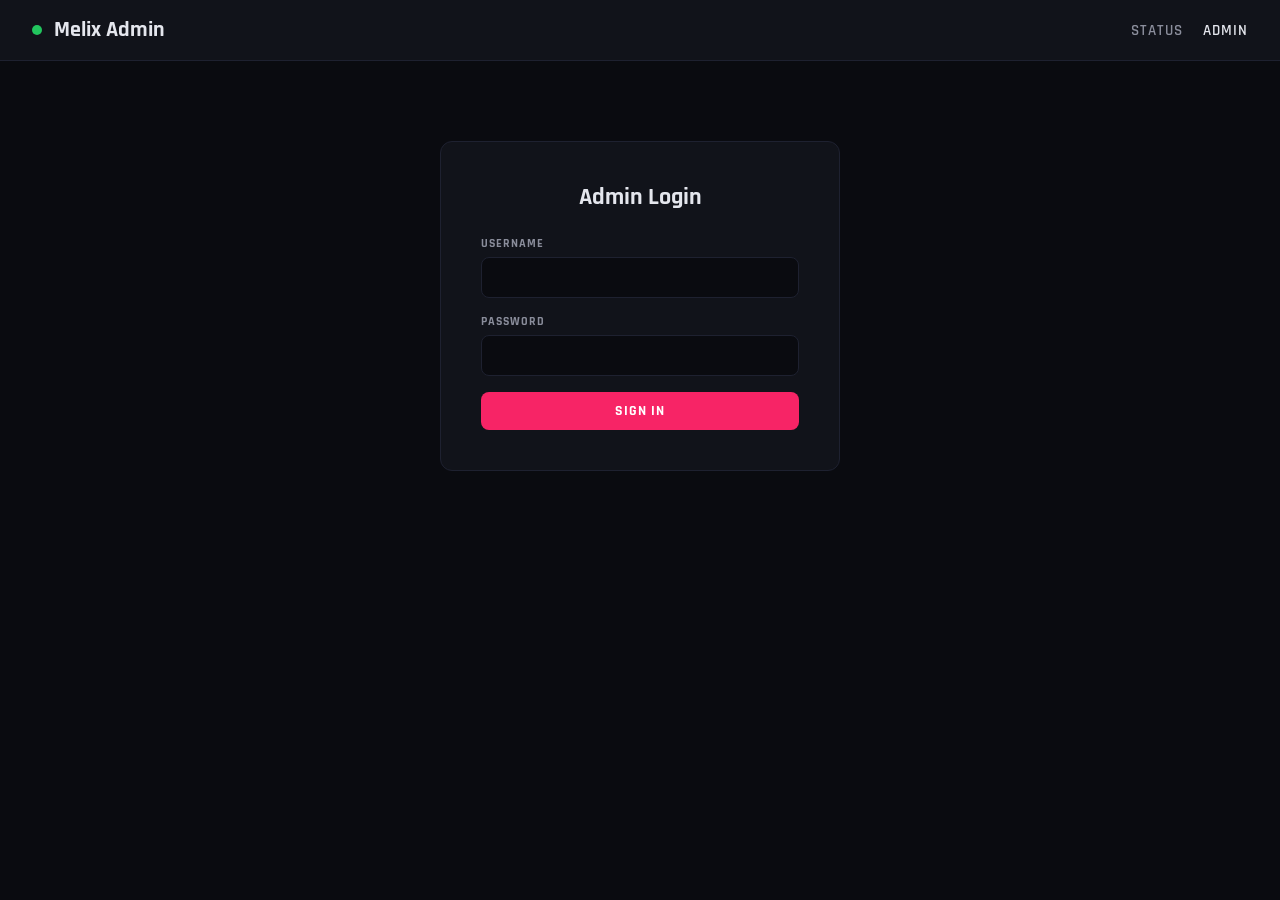
==== admin/index.html @ 815e3085 "Melix Status v1.0" ====
<!DOCTYPE html>
<html lang="en">
<head>
<meta charset="UTF-8">
<meta name="viewport" content="width=device-width, initial-scale=1.0">
<title>Melix Status — Admin Panel</title>
<link rel="stylesheet" href="../assets/styles.css">
</head>
<body>

<nav class="nav">
  <div class="nav-brand">
    <span class="dot"></span>
    Melix Admin
  </div>
  <div class="nav-links">
    <a href="/">Status</a>
    <a href="/admin/" class="active">Admin</a>
  </div>
</nav>

<!-- Login -->
<div id="login-section">
  <div class="login-box">
    <h2>Admin Login</h2>
    <div class="error" id="login-error"></div>
    <form id="login-form">
      <div class="form-group">
        <label>Username</label>
        <input type="text" id="login-user" required>
      </div>
      <div class="form-group">
        <label>Password</label>
        <input type="password" id="login-pass" required>
      </div>
      <button type="submit" class="btn btn-primary btn-full">Sign In</button>
    </form>
  </div>
</div>

<!-- Dashboard -->
<div id="dash-section" class="hidden">
  <div class="container">
    <div class="flex-between mt-16 mb-16">
      <div>
        <span style="color:var(--muted)">Logged in as:</span>
        <strong id="user-display"></strong>
      </div>
      <button class="btn btn-outline btn-sm" id="logout-btn">Logout</button>
    </div>

    <div class="tabs">
      <button class="tab active" data-tab="tab-services">Services</button>
      <button class="tab" data-tab="tab-users">Users</button>
      <button class="tab" data-tab="tab-events">Events</button>
    </div>

    <!-- Services Tab -->
    <div class="tab-content active" id="tab-services">
      <div class="dash-card full">
        <div class="flex-between mb-16">
          <h3 style="margin-bottom:0">All Services</h3>
          <button class="btn btn-cyan btn-sm" id="add-svc-btn">+ New Service</button>
        </div>
        <div id="svc-list"><p class="loading">Loading...</p></div>
      </div>
    </div>

    <!-- Users Tab -->
    <div class="tab-content" id="tab-users">
      <div class="dash-card full">
        <div class="flex-between mb-16">
          <h3 style="margin-bottom:0">Manage Users</h3>
          <button class="btn btn-cyan btn-sm" id="add-user-btn">+ New User</button>
        </div>
        <div id="user-list"><p class="loading">Loading...</p></div>
      </div>
    </div>

    <!-- Events Tab -->
    <div class="tab-content" id="tab-events">
      <div class="dash-card full">
        <h3>Post Event</h3>
        <div style="display:flex;gap:8px;align-items:flex-end;margin-bottom:20px">
          <div class="form-group" style="margin-bottom:0;width:120px">
            <label>Type</label>
            <select id="event-type">
              <option value="INFO">INFO</option>
              <option value="UPDATE">UPDATE</option>
              <option value="OUTAGE">OUTAGE</option>
              <option value="SYS">SYS</option>
            </select>
          </div>
          <div class="form-group" style="margin-bottom:0;flex:1">
            <label>Message</label>
            <input type="text" id="event-msg" placeholder="Describe the event...">
          </div>
          <button class="btn btn-primary btn-sm" id="post-event-btn">Post</button>
        </div>
        <h3 style="margin-top:24px">Recent Events</h3>
        <div id="event-list"><p class="loading">Loading...</p></div>
      </div>
    </div>
  </div>
</div>

<!-- Modals -->
<div class="modal-overlay" id="modal-add-svc">
  <div class="modal">
    <h3>New Service</h3>
    <div class="form-group">
      <label>Service Name</label>
      <input type="text" id="svc-name" placeholder="e.g. API Gateway">
    </div>
    <div class="form-group">
      <label>Description</label>
      <input type="text" id="svc-desc" placeholder="Short description">
    </div>
    <div class="form-group">
      <label>Status</label>
      <select id="svc-status">
        <option value="operational">Operational</option>
        <option value="degraded">Degraded</option>
        <option value="outage">Outage</option>
        <option value="maintenance">Maintenance</option>
      </select>
    </div>
    <div class="modal-actions">
      <button class="btn btn-outline modal-close">Cancel</button>
      <button class="btn btn-primary" id="svc-save">Save</button>
    </div>
  </div>
</div>

<div class="modal-overlay" id="modal-add-user">
  <div class="modal">
    <h3>New User</h3>
    <div class="form-group">
      <label>Username</label>
      <input type="text" id="user-name" placeholder="Username">
    </div>
    <div class="form-group">
      <label>Password</label>
      <input type="password" id="user-pass" placeholder="Password">
    </div>
    <div class="form-group">
      <label>Role</label>
      <select id="user-role">
        <option value="editor">Editor</option>
        <option value="admin">Admin</option>
      </select>
    </div>
    <div class="modal-actions">
      <button class="btn btn-outline modal-close">Cancel</button>
      <button class="btn btn-primary" id="user-save">Create</button>
    </div>
  </div>
</div>

<script src="../assets/config.js"></script>
<script src="../assets/store.js"></script>
<script src="../assets/admin.js"></script>
</body>
</html>
---- assets/styles.css ----
@import url('https://fonts.googleapis.com/css2?family=Rajdhani:wght@400;500;600;700&display=swap');

:root {
  --bg: #0A0B10;
  --surface: #11131A;
  --surface2: #171A24;
  --border: #1E2130;
  --pink: #F72466;
  --cyan: #2DD4E8;
  --green: #22C55E;
  --yellow: #EAB308;
  --orange: #F97316;
  --text: #E4E6ED;
  --muted: #8A8D9B;
  --radius: 12px;
}

* { margin: 0; padding: 0; box-sizing: border-box; }

body {
  font-family: 'Rajdhani', sans-serif;
  background: var(--bg);
  color: var(--text);
  min-height: 100vh;
}

a { color: var(--cyan); text-decoration: none; }
a:hover { color: var(--pink); }

/* ── Nav ──────────────────────────── */
.nav {
  background: var(--surface);
  border-bottom: 1px solid var(--border);
  padding: 16px 32px;
  display: flex;
  align-items: center;
  justify-content: space-between;
  position: sticky;
  top: 0;
  z-index: 100;
}
.nav-brand {
  display: flex;
  align-items: center;
  gap: 12px;
  font-size: 22px;
  font-weight: 700;
  color: var(--text);
}
.nav-brand .dot {
  width: 10px;
  height: 10px;
  border-radius: 50%;
  background: var(--green);
}
.nav-brand .dot.degraded { background: var(--yellow); }
.nav-brand .dot.outage { background: var(--pink); }
.nav-brand .dot.maintenance { background: var(--cyan); }
.nav-links { display: flex; gap: 20px; }
.nav-links a {
  color: var(--muted);
  font-weight: 600;
  font-size: 15px;
  text-transform: uppercase;
  letter-spacing: 1px;
  transition: color .2s;
}
.nav-links a:hover, .nav-links a.active { color: var(--text); }

/* ── Hero ──────────────────────────── */
.hero {
  text-align: center;
  padding: 80px 20px 40px;
}
.hero-icon {
  width: 64px;
  height: 64px;
  margin: 0 auto 20px;
  background: var(--surface2);
  border: 1px solid var(--border);
  border-radius: 16px;
  display: flex;
  align-items: center;
  justify-content: center;
  font-size: 32px;
}
.hero h1 { font-size: 48px; font-weight: 700; letter-spacing: 2px; }
.hero .status-badge {
  display: inline-flex;
  align-items: center;
  gap: 8px;
  margin-top: 16px;
  padding: 8px 20px;
  border-radius: 20px;
  font-weight: 600;
  font-size: 15px;
  text-transform: uppercase;
  letter-spacing: 1px;
}
.status-badge.operational { background: rgba(34,197,94,.12); color: var(--green); }
.status-badge.degraded { background: rgba(234,179,8,.12); color: var(--yellow); }
.status-badge.partial_outage { background: rgba(249,115,22,.12); color: var(--orange); }
.status-badge.major_outage { background: rgba(247,36,102,.12); color: var(--pink); }
.status-badge.maintenance { background: rgba(45,212,232,.12); color: var(--cyan); }
.status-dot {
  width: 8px; height: 8px; border-radius: 50%;
  background: currentColor;
}

/* ── Services ──────────────────────── */
.container { max-width: 900px; margin: 0 auto; padding: 0 20px 60px; }
.section-title {
  font-size: 14px;
  font-weight: 600;
  text-transform: uppercase;
  letter-spacing: 2px;
  color: var(--muted);
  margin: 40px 0 16px;
}
.service-card {
  background: var(--surface);
  border: 1px solid var(--border);
  border-radius: var(--radius);
  padding: 20px;
  margin-bottom: 8px;
  display: flex;
  align-items: center;
  justify-content: space-between;
  transition: border-color .2s;
}
.service-card:hover { border-color: #2A2F40; }
.service-info h3 { font-size: 17px; font-weight: 600; }
.service-info p { font-size: 13px; color: var(--muted); margin-top: 4px; }
.service-status {
  font-size: 12px;
  font-weight: 700;
  text-transform: uppercase;
  letter-spacing: 1px;
  padding: 4px 12px;
  border-radius: 12px;
}
.service-status.operational { background: rgba(34,197,94,.12); color: var(--green); }
.service-status.degraded { background: rgba(234,179,8,.12); color: var(--yellow); }
.service-status.outage { background: rgba(247,36,102,.12); color: var(--pink); }
.service-status.maintenance { background: rgba(45,212,232,.12); color: var(--cyan); }

/* ── Events ────────────────────────── */
.event-list { margin-top: 20px; }
.event-item {
  display: flex;
  align-items: flex-start;
  gap: 12px;
  padding: 12px 0;
  border-bottom: 1px solid var(--border);
}
.event-type {
  font-size: 11px;
  font-weight: 700;
  text-transform: uppercase;
  padding: 2px 8px;
  border-radius: 4px;
  background: rgba(45,212,232,.1);
  color: var(--cyan);
  white-space: nowrap;
  margin-top: 2px;
}
.event-type.SYS { background: rgba(45,212,232,.1); color: var(--cyan); }
.event-type.UPDATE { background: rgba(234,179,8,.1); color: var(--yellow); }
.event-type.OUTAGE { background: rgba(247,36,102,.1); color: var(--pink); }
.event-message { font-size: 14px; color: var(--text); }
.event-time { font-size: 12px; color: var(--muted); margin-top: 2px; }

/* ── Ticker ────────────────────────── */
.ticker-wrap {
  background: var(--surface);
  border-top: 1px solid var(--border);
  border-bottom: 1px solid var(--border);
  overflow: hidden;
  padding: 10px 0;
  margin-top: 40px;
}
.ticker {
  display: flex;
  gap: 48px;
  animation: ticker 25s linear infinite;
  white-space: nowrap;
  font-size: 13px;
  color: var(--muted);
  font-weight: 500;
}
.ticker span::before { content: "◈ "; color: var(--pink); }
@keyframes ticker { 0% { transform: translateX(0); } 100% { transform: translateX(-50%); } }

/* ── Footer ────────────────────────── */
.footer {
  text-align: center;
  padding: 40px 20px;
  color: var(--muted);
  font-size: 13px;
  border-top: 1px solid var(--border);
}

/* ── Login ─────────────────────────── */
.login-box {
  max-width: 400px;
  margin: 80px auto;
  background: var(--surface);
  border: 1px solid var(--border);
  border-radius: var(--radius);
  padding: 40px;
}
.login-box h2 { text-align: center; font-size: 24px; margin-bottom: 24px; }
.login-box .error {
  color: var(--pink);
  text-align: center;
  margin-bottom: 16px;
  font-weight: 600;
}
.form-group { margin-bottom: 16px; }
.form-group label {
  display: block;
  font-size: 12px;
  font-weight: 700;
  text-transform: uppercase;
  letter-spacing: 1px;
  color: var(--muted);
  margin-bottom: 6px;
}
.form-group input, .form-group select {
  width: 100%;
  padding: 10px 14px;
  background: var(--bg);
  border: 1px solid var(--border);
  border-radius: 8px;
  color: var(--text);
  font-family: 'Rajdhani', sans-serif;
  font-size: 15px;
  outline: none;
  transition: border-color .2s;
}
.form-group input:focus, .form-group select:focus { border-color: var(--cyan); }

.btn {
  display: inline-flex;
  align-items: center;
  gap: 8px;
  padding: 10px 24px;
  border: none;
  border-radius: 8px;
  font-family: 'Rajdhani', sans-serif;
  font-size: 14px;
  font-weight: 700;
  text-transform: uppercase;
  letter-spacing: 1px;
  cursor: pointer;
  transition: all .2s;
}
.btn-primary { background: var(--pink); color: #fff; }
.btn-primary:hover { background: #e01e5a; }
.btn-cyan { background: var(--cyan); color: var(--bg); }
.btn-cyan:hover { background: #24bcd0; }
.btn-outline {
  background: transparent;
  border: 1px solid var(--border);
  color: var(--text);
}
.btn-outline:hover { border-color: var(--pink); color: var(--pink); }
.btn-danger { background: rgba(247,36,102,.15); color: var(--pink); }
.btn-danger:hover { background: var(--pink); color: #fff; }
.btn-sm { padding: 6px 14px; font-size: 12px; }
.btn-full { width: 100%; justify-content: center; }

/* ── Admin Dashboard ───────────────── */
.dash-grid {
  display: grid;
  grid-template-columns: 1fr 1fr;
  gap: 24px;
}
@media (max-width: 700px) { .dash-grid { grid-template-columns: 1fr; } }
.dash-card {
  background: var(--surface);
  border: 1px solid var(--border);
  border-radius: var(--radius);
  padding: 24px;
}
.dash-card h3 {
  font-size: 16px;
  font-weight: 700;
  margin-bottom: 16px;
  text-transform: uppercase;
  letter-spacing: 1px;
}
.dash-card.full { grid-column: 1 / -1; }

/* ── Admin Tabs ────────────────────── */
.tabs { display: flex; gap: 4px; margin-bottom: 24px; }
.tab {
  padding: 8px 20px;
  background: var(--surface);
  border: 1px solid var(--border);
  border-radius: 8px;
  font-family: 'Rajdhani', sans-serif;
  font-size: 13px;
  font-weight: 700;
  text-transform: uppercase;
  letter-spacing: 1px;
  color: var(--muted);
  cursor: pointer;
  transition: all .2s;
}
.tab.active { background: var(--pink); color: #fff; border-color: var(--pink); }
.tab:hover:not(.active) { color: var(--text); border-color: #2A2F40; }
.tab-content { display: none; }
.tab-content.active { display: block; }

/* ── Admin Service Row ─────────────── */
.svc-row {
  display: flex;
  align-items: center;
  justify-content: space-between;
  padding: 14px 0;
  border-bottom: 1px solid var(--border);
}
.svc-row:last-child { border-bottom: none; }
.svc-row .name { font-weight: 600; font-size: 15px; }
.svc-row .desc { font-size: 12px; color: var(--muted); }
.svc-row select {
  background: var(--bg);
  border: 1px solid var(--border);
  border-radius: 6px;
  color: var(--text);
  padding: 6px 10px;
  font-family: 'Rajdhani', sans-serif;
  font-size: 13px;
  margin-right: 8px;
  outline: none;
}
.svc-row select:focus { border-color: var(--cyan); }

/* ── User Table ────────────────────── */
.user-table { width: 100%; border-collapse: collapse; font-size: 14px; }
.user-table th {
  text-align: left;
  padding: 10px 12px;
  font-size: 11px;
  font-weight: 700;
  text-transform: uppercase;
  letter-spacing: 1px;
  color: var(--muted);
  border-bottom: 1px solid var(--border);
}
.user-table td {
  padding: 12px;
  border-bottom: 1px solid var(--border);
  vertical-align: middle;
}

/* ── Modal ─────────────────────────── */
.modal-overlay {
  display: none;
  position: fixed;
  inset: 0;
  background: rgba(0,0,0,.6);
  z-index: 200;
  align-items: center;
  justify-content: center;
}
.modal-overlay.show { display: flex; }
.modal {
  background: var(--surface);
  border: 1px solid var(--border);
  border-radius: var(--radius);
  padding: 32px;
  width: 90%;
  max-width: 460px;
}
.modal h3 { margin-bottom: 20px; font-size: 18px; }
.modal-actions { display: flex; gap: 8px; justify-content: flex-end; margin-top: 20px; }

/* ── Utility ───────────────────────── */
.hidden { display: none !important; }
.loading { color: var(--muted); text-align: center; padding: 40px; }
.spacer { height: 12px; }
.flex-between { display: flex; align-items: center; justify-content: space-between; }
.gap { gap: 8px; }
.mt-16 { margin-top: 16px; }
.mb-16 { margin-bottom: 16px; }
.mr-8 { margin-right: 8px; }
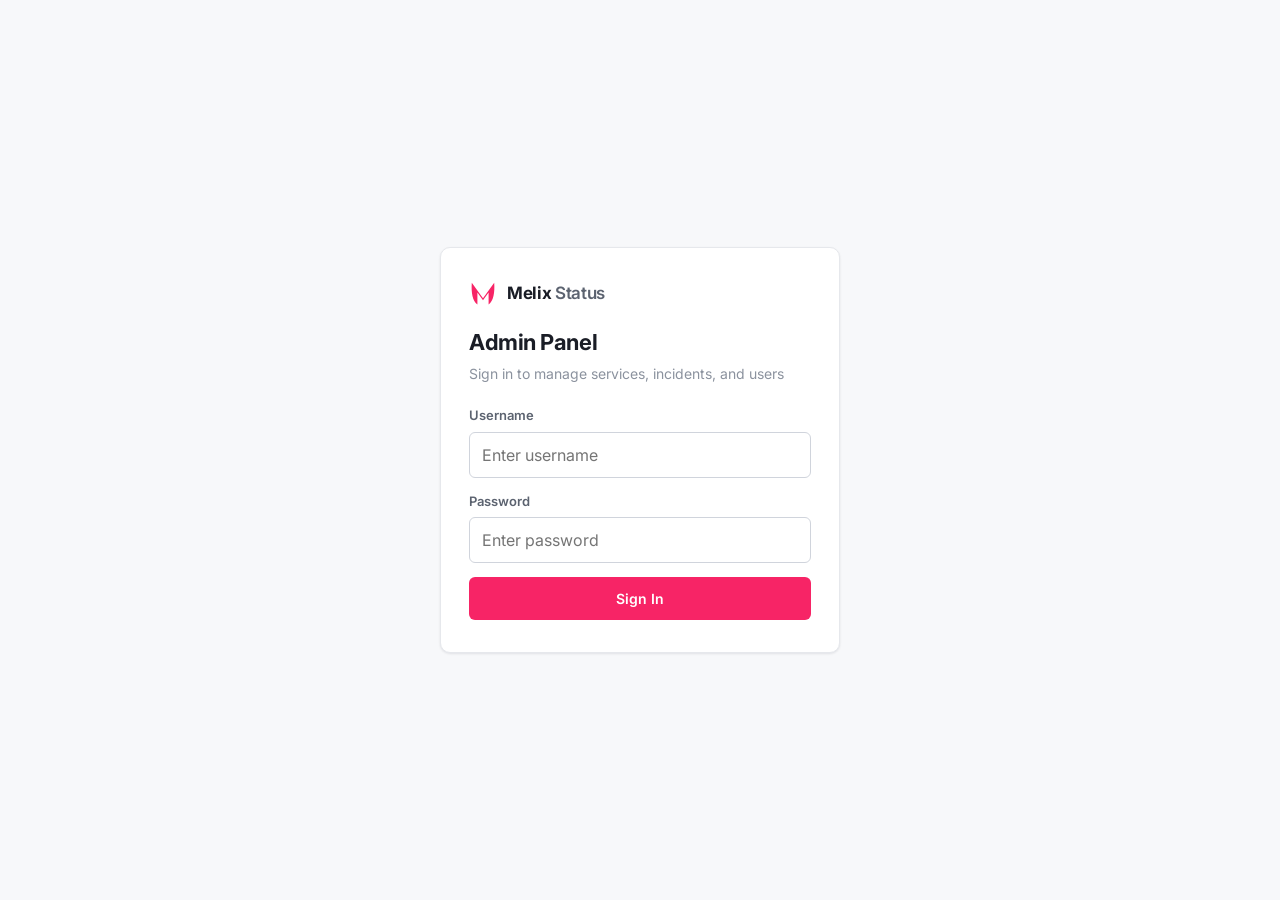
==== commit c88be7f5: "Discord Status / Statuspage redesign with 90-day uptime bars and incidents - Clean overall status ba" ====
--- a/admin/index.html
+++ b/admin/index.html
@@ -3,157 +3,279 @@
 <head>
 <meta charset="UTF-8">
 <meta name="viewport" content="width=device-width, initial-scale=1.0">
-<title>Melix Status — Admin Panel</title>
+<title>Admin Panel — Melix Status</title>
+<link rel="preconnect" href="https://fonts.googleapis.com">
+<link href="https://fonts.googleapis.com/css2?family=Inter:wght@400;500;600;700&display=swap" rel="stylesheet">
 <link rel="stylesheet" href="../assets/styles.css">
 </head>
 <body>
 
-<nav class="nav">
-  <div class="nav-brand">
-    <span class="dot"></span>
-    Melix Admin
-  </div>
-  <div class="nav-links">
-    <a href="/">Status</a>
-    <a href="/admin/" class="active">Admin</a>
-  </div>
-</nav>
-
-<!-- Login -->
-<div id="login-section">
-  <div class="login-box">
-    <h2>Admin Login</h2>
-    <div class="error" id="login-error"></div>
-    <form id="login-form">
-      <div class="form-group">
-        <label>Username</label>
-        <input type="text" id="login-user" required>
-      </div>
-      <div class="form-group">
-        <label>Password</label>
-        <input type="password" id="login-pass" required>
-      </div>
-      <button type="submit" class="btn btn-primary btn-full">Sign In</button>
-    </form>
-  </div>
-</div>
-
-<!-- Dashboard -->
+<div id="login-section" class="admin-body">
+  <div class="login-card">
+    <a href="../" class="brand">
+      <svg class="brand-mark" viewBox="0 0 200 200" fill="none" xmlns="http://www.w3.org/2000/svg" aria-hidden="true">
+        <path d="M20 20 L100 130 L180 20 C185 90 175 150 140 175 L140 90 L100 145 L60 90 L60 175 C25 150 15 90 20 20 Z" fill="#F72466"/>
+      </svg>
+      <span class="brand-text">Melix <span class="brand-muted">Status</span></span>
+    </a>
+    <h2>Admin Panel</h2>
+    <p class="subtitle">Sign in to manage services, incidents, and users</p>
+    <div class="form-error" id="loginError">Invalid credentials</div>
+    <form id="loginForm">
+      <div class="form-group">
+        <label for="username">Username</label>
+        <input type="text" id="username" placeholder="Enter username" autocomplete="username" required>
+      </div>
+      <div class="form-group">
+        <label for="password">Password</label>
+        <input type="password" id="password" placeholder="Enter password" autocomplete="current-password" required>
+      </div>
+      <button type="submit" class="btn btn-primary btn-full" id="loginBtn">Sign In</button>
+    </form>
+  </div>
+</div>
+
 <div id="dash-section" class="hidden">
-  <div class="container">
-    <div class="flex-between mt-16 mb-16">
-      <div>
-        <span style="color:var(--muted)">Logged in as:</span>
-        <strong id="user-display"></strong>
-      </div>
-      <button class="btn btn-outline btn-sm" id="logout-btn">Logout</button>
-    </div>
-
-    <div class="tabs">
-      <button class="tab active" data-tab="tab-services">Services</button>
-      <button class="tab" data-tab="tab-users">Users</button>
-      <button class="tab" data-tab="tab-events">Events</button>
-    </div>
-
-    <!-- Services Tab -->
-    <div class="tab-content active" id="tab-services">
-      <div class="dash-card full">
-        <div class="flex-between mb-16">
-          <h3 style="margin-bottom:0">All Services</h3>
-          <button class="btn btn-cyan btn-sm" id="add-svc-btn">+ New Service</button>
-        </div>
-        <div id="svc-list"><p class="loading">Loading...</p></div>
-      </div>
-    </div>
-
-    <!-- Users Tab -->
-    <div class="tab-content" id="tab-users">
-      <div class="dash-card full">
-        <div class="flex-between mb-16">
-          <h3 style="margin-bottom:0">Manage Users</h3>
-          <button class="btn btn-cyan btn-sm" id="add-user-btn">+ New User</button>
-        </div>
-        <div id="user-list"><p class="loading">Loading...</p></div>
-      </div>
-    </div>
-
-    <!-- Events Tab -->
-    <div class="tab-content" id="tab-events">
-      <div class="dash-card full">
-        <h3>Post Event</h3>
-        <div style="display:flex;gap:8px;align-items:flex-end;margin-bottom:20px">
-          <div class="form-group" style="margin-bottom:0;width:120px">
-            <label>Type</label>
-            <select id="event-type">
-              <option value="INFO">INFO</option>
-              <option value="UPDATE">UPDATE</option>
-              <option value="OUTAGE">OUTAGE</option>
-              <option value="SYS">SYS</option>
-            </select>
-          </div>
-          <div class="form-group" style="margin-bottom:0;flex:1">
-            <label>Message</label>
-            <input type="text" id="event-msg" placeholder="Describe the event...">
-          </div>
-          <button class="btn btn-primary btn-sm" id="post-event-btn">Post</button>
-        </div>
-        <h3 style="margin-top:24px">Recent Events</h3>
-        <div id="event-list"><p class="loading">Loading...</p></div>
-      </div>
-    </div>
-  </div>
-</div>
-
-<!-- Modals -->
-<div class="modal-overlay" id="modal-add-svc">
-  <div class="modal">
-    <h3>New Service</h3>
-    <div class="form-group">
-      <label>Service Name</label>
-      <input type="text" id="svc-name" placeholder="e.g. API Gateway">
-    </div>
-    <div class="form-group">
-      <label>Description</label>
-      <input type="text" id="svc-desc" placeholder="Short description">
-    </div>
-    <div class="form-group">
-      <label>Status</label>
-      <select id="svc-status">
-        <option value="operational">Operational</option>
-        <option value="degraded">Degraded</option>
-        <option value="outage">Outage</option>
-        <option value="maintenance">Maintenance</option>
-      </select>
-    </div>
-    <div class="modal-actions">
-      <button class="btn btn-outline modal-close">Cancel</button>
-      <button class="btn btn-primary" id="svc-save">Save</button>
-    </div>
-  </div>
-</div>
-
-<div class="modal-overlay" id="modal-add-user">
-  <div class="modal">
-    <h3>New User</h3>
-    <div class="form-group">
-      <label>Username</label>
-      <input type="text" id="user-name" placeholder="Username">
-    </div>
-    <div class="form-group">
-      <label>Password</label>
-      <input type="password" id="user-pass" placeholder="Password">
-    </div>
-    <div class="form-group">
-      <label>Role</label>
-      <select id="user-role">
-        <option value="editor">Editor</option>
-        <option value="admin">Admin</option>
-      </select>
-    </div>
-    <div class="modal-actions">
-      <button class="btn btn-outline modal-close">Cancel</button>
-      <button class="btn btn-primary" id="user-save">Create</button>
-    </div>
+  <nav class="dashboard-nav">
+    <div class="dashboard-nav-left">
+      <a href="../" class="brand">
+        <svg class="brand-mark" viewBox="0 0 200 200" fill="none" xmlns="http://www.w3.org/2000/svg" aria-hidden="true">
+          <path d="M20 20 L100 130 L180 20 C185 90 175 150 140 175 L140 90 L100 145 L60 90 L60 175 C25 150 15 90 20 20 Z" fill="#F72466"/>
+        </svg>
+        <span class="brand-text">Melix</span>
+      </a>
+      <a href="#" data-section="services" class="nav-tab active">Services</a>
+      <a href="#" data-section="incidents" class="nav-tab">Incidents</a>
+      <a href="#" data-section="users" class="nav-tab" id="usersTab" style="display:none;">Users</a>
+      <a href="#" data-section="log" class="nav-tab">Event Log</a>
+    </div>
+    <div class="dashboard-nav-right">
+      <span class="user-info">Signed in as <span id="currentUser">...</span></span>
+      <a href="../" class="btn btn-secondary btn-sm">View Status</a>
+      <button class="btn btn-secondary btn-sm" id="logoutBtn">Logout</button>
+    </div>
+  </nav>
+
+  <div class="toast-container" id="toastContainer"></div>
+
+  <div class="dashboard-content">
+    <div class="dashboard-section active" id="section-services">
+      <div class="panel-card">
+        <h3>Manage Services <span class="count" id="svcCount"></span></h3>
+        <div class="table-wrap">
+          <table>
+            <thead>
+              <tr>
+                <th>Service</th>
+                <th>Description</th>
+                <th>Status</th>
+                <th>Last Updated</th>
+                <th>Actions</th>
+              </tr>
+            </thead>
+            <tbody id="servicesTableBody"></tbody>
+          </table>
+        </div>
+        <div style="margin-top:18px;">
+          <button class="btn btn-primary btn-sm" id="addServiceBtn">+ Add Service</button>
+        </div>
+      </div>
+    </div>
+
+    <div class="dashboard-section" id="section-incidents">
+      <div class="panel-card">
+        <h3>Incidents <span class="count" id="incCount"></span></h3>
+        <div style="margin-bottom:16px;">
+          <button class="btn btn-primary btn-sm" id="addIncidentBtn">+ Report Incident</button>
+        </div>
+        <div id="incidentsAdminList"></div>
+      </div>
+    </div>
+
+    <div class="dashboard-section" id="section-users">
+      <div class="panel-card">
+        <h3>Manage Users <span class="count" id="userCount"></span></h3>
+        <div class="table-wrap">
+          <table>
+            <thead>
+              <tr>
+                <th>Username</th>
+                <th>Role</th>
+                <th>Created</th>
+                <th>Actions</th>
+              </tr>
+            </thead>
+            <tbody id="usersTableBody"></tbody>
+          </table>
+        </div>
+        <div style="margin-top:18px;">
+          <button class="btn btn-primary btn-sm" id="addUserBtn">+ Add User</button>
+        </div>
+      </div>
+    </div>
+
+    <div class="dashboard-section" id="section-log">
+      <div class="panel-card">
+        <h3>Event Log</h3>
+        <div style="margin-bottom:16px; display:flex; gap:10px; flex-wrap:wrap;">
+          <input type="text" id="eventMessage" placeholder="Post an update to the status log..." style="flex:1; min-width:200px; background:#fff; border:1px solid var(--line-strong); border-radius:6px; padding:10px 14px; color:var(--text); font-size:13px;">
+          <button class="btn btn-cyan btn-sm" id="postEventBtn">Post Update</button>
+        </div>
+        <div class="events-list" id="adminEventsList"></div>
+      </div>
+    </div>
+  </div>
+</div>
+
+<!-- Service Modal -->
+<div class="modal-overlay" id="serviceModal">
+  <div class="modal">
+    <h3 id="serviceModalTitle">Add Service</h3>
+    <form id="serviceForm">
+      <input type="hidden" id="svcId">
+      <div class="form-group">
+        <label for="svcName">Service Name</label>
+        <input type="text" id="svcName" placeholder="e.g. Melix Bot" required>
+      </div>
+      <div class="form-group">
+        <label for="svcDesc">Description</label>
+        <input type="text" id="svcDesc" placeholder="Brief description of the service">
+      </div>
+      <div class="modal-actions">
+        <button type="button" class="btn btn-secondary btn-sm" id="cancelServiceBtn">Cancel</button>
+        <button type="submit" class="btn btn-primary btn-sm">Save</button>
+      </div>
+    </form>
+  </div>
+</div>
+
+<!-- Incident Modal -->
+<div class="modal-overlay" id="incidentModal">
+  <div class="modal">
+    <h3 id="incidentModalTitle">Report Incident</h3>
+    <form id="incidentForm">
+      <div class="form-group">
+        <label for="incTitle">Title</label>
+        <input type="text" id="incTitle" placeholder="e.g. Elevated API latency" required>
+      </div>
+      <div class="form-group">
+        <label for="incImpact">Impact</label>
+        <select id="incImpact">
+          <option value="minor">Minor</option>
+          <option value="major">Major</option>
+          <option value="critical">Critical</option>
+          <option value="maintenance">Maintenance</option>
+          <option value="none">None</option>
+        </select>
+      </div>
+      <div class="form-group">
+        <label for="incStatus">Status</label>
+        <select id="incStatus">
+          <option value="investigating">Investigating</option>
+          <option value="identified">Identified</option>
+          <option value="monitoring">Monitoring</option>
+          <option value="in_progress">In Progress</option>
+          <option value="scheduled">Scheduled</option>
+          <option value="resolved">Resolved</option>
+          <option value="completed">Completed</option>
+        </select>
+      </div>
+      <div class="form-group">
+        <label for="incMessage">Initial update</label>
+        <textarea id="incMessage" rows="3" placeholder="What is happening?"></textarea>
+      </div>
+      <div class="form-group">
+        <label for="incServices">Affected services (optional)</label>
+        <select id="incServices" multiple size="4" style="min-height:90px;"></select>
+      </div>
+      <div class="modal-actions">
+        <button type="button" class="btn btn-secondary btn-sm" id="cancelIncidentBtn">Cancel</button>
+        <button type="submit" class="btn btn-primary btn-sm">Create</button>
+      </div>
+    </form>
+  </div>
+</div>
+
+<!-- Incident Update Modal -->
+<div class="modal-overlay" id="incidentUpdateModal">
+  <div class="modal">
+    <h3>Post Incident Update</h3>
+    <form id="incidentUpdateForm">
+      <input type="hidden" id="incUpdateId">
+      <div class="form-group">
+        <label>Incident: <span id="incUpdateTitle" style="color:var(--text);font-weight:600;"></span></label>
+      </div>
+      <div class="form-group">
+        <label for="incUpdateStatus">Status</label>
+        <select id="incUpdateStatus">
+          <option value="investigating">Investigating</option>
+          <option value="identified">Identified</option>
+          <option value="monitoring">Monitoring</option>
+          <option value="in_progress">In Progress</option>
+          <option value="scheduled">Scheduled</option>
+          <option value="resolved">Resolved</option>
+          <option value="completed">Completed</option>
+        </select>
+      </div>
+      <div class="form-group">
+        <label for="incUpdateMessage">Message</label>
+        <textarea id="incUpdateMessage" rows="3" required placeholder="Update details..."></textarea>
+      </div>
+      <div class="modal-actions">
+        <button type="button" class="btn btn-secondary btn-sm" id="cancelIncidentUpdateBtn">Cancel</button>
+        <button type="submit" class="btn btn-primary btn-sm">Post Update</button>
+      </div>
+    </form>
+  </div>
+</div>
+
+<!-- User Modal -->
+<div class="modal-overlay" id="userModal">
+  <div class="modal">
+    <h3 id="userModalTitle">Add User</h3>
+    <form id="userForm">
+      <input type="hidden" id="userId">
+      <div class="form-group">
+        <label for="newUsername">Username</label>
+        <input type="text" id="newUsername" placeholder="Enter username" required>
+      </div>
+      <div class="form-group">
+        <label for="newPassword">Password</label>
+        <input type="password" id="newPassword" placeholder="Enter password" required>
+      </div>
+      <div class="form-group">
+        <label for="newRole">Role</label>
+        <select id="newRole">
+          <option value="editor">Editor</option>
+          <option value="admin">Admin</option>
+        </select>
+      </div>
+      <div class="modal-actions">
+        <button type="button" class="btn btn-secondary btn-sm" id="cancelUserBtn">Cancel</button>
+        <button type="submit" class="btn btn-primary btn-sm">Save</button>
+      </div>
+    </form>
+  </div>
+</div>
+
+<!-- Password Modal -->
+<div class="modal-overlay" id="passwordModal">
+  <div class="modal">
+    <h3>Change Password</h3>
+    <form id="passwordForm">
+      <input type="hidden" id="pwUserId">
+      <div class="form-group">
+        <label>User: <span id="pwUsername" style="color:var(--text);"></span></label>
+      </div>
+      <div class="form-group">
+        <label for="newUserPassword">New Password</label>
+        <input type="password" id="newUserPassword" placeholder="Enter new password" required>
+      </div>
+      <div class="modal-actions">
+        <button type="button" class="btn btn-secondary btn-sm" id="cancelPasswordBtn">Cancel</button>
+        <button type="submit" class="btn btn-primary btn-sm">Update Password</button>
+      </div>
+    </form>
   </div>
 </div>
 
--- a/assets/styles.css
+++ b/assets/styles.css
@@ -1,389 +1,722 @@
-@import url('https://fonts.googleapis.com/css2?family=Rajdhani:wght@400;500;600;700&display=swap');
-
+/* ── Melix Status — Discord Status / Statuspage style ───────── */
 :root {
-  --bg: #0A0B10;
-  --surface: #11131A;
-  --surface2: #171A24;
-  --border: #1E2130;
-  --pink: #F72466;
-  --cyan: #2DD4E8;
-  --green: #22C55E;
-  --yellow: #EAB308;
-  --orange: #F97316;
-  --text: #E4E6ED;
-  --muted: #8A8D9B;
-  --radius: 12px;
-}
-
-* { margin: 0; padding: 0; box-sizing: border-box; }
-
+  --bg: #ffffff;
+  --bg-soft: #f7f8fa;
+  --panel: #ffffff;
+  --line: #e6e8ec;
+  --line-strong: #d0d4dc;
+  --text: #1a1d26;
+  --text-secondary: #5c6370;
+  --text-muted: #8b929e;
+  --brand: #F72466;
+  --brand-soft: rgba(247, 36, 102, 0.08);
+  --green: #2ecc71;
+  --green-dark: #1f9d55;
+  --green-banner: #3ba55c;
+  --yellow: #f0b429;
+  --orange: #f59e0b;
+  --red: #e74c3c;
+  --red-dark: #c0392b;
+  --blue: #3498db;
+  --cyan: #2dd4e8;
+  --radius: 6px;
+  --shadow: 0 1px 2px rgba(16, 24, 40, 0.04), 0 1px 3px rgba(16, 24, 40, 0.06);
+  --font: 'Inter', -apple-system, BlinkMacSystemFont, 'Segoe UI', Roboto, sans-serif;
+  --max: 920px;
+}
+
+*, *::before, *::after { box-sizing: border-box; }
+html { scroll-behavior: smooth; }
 body {
-  font-family: 'Rajdhani', sans-serif;
+  margin: 0;
+  font-family: var(--font);
   background: var(--bg);
   color: var(--text);
+  line-height: 1.5;
   min-height: 100vh;
-}
-
-a { color: var(--cyan); text-decoration: none; }
-a:hover { color: var(--pink); }
-
-/* ── Nav ──────────────────────────── */
-.nav {
-  background: var(--surface);
-  border-bottom: 1px solid var(--border);
-  padding: 16px 32px;
-  display: flex;
-  align-items: center;
-  justify-content: space-between;
+  -webkit-font-smoothing: antialiased;
+}
+
+a { color: var(--brand); text-decoration: none; }
+a:hover { text-decoration: underline; }
+.hidden { display: none !important; }
+button, input, select, textarea { font: inherit; }
+
+.wrap {
+  width: min(100% - 40px, var(--max));
+  margin: 0 auto;
+}
+
+/* ── Top bar ────────────────────────────────────────────────── */
+.topbar {
+  border-bottom: 1px solid var(--line);
+  background: var(--bg);
   position: sticky;
   top: 0;
+  z-index: 40;
+}
+.topbar-inner {
+  display: flex;
+  align-items: center;
+  justify-content: space-between;
+  height: 64px;
+}
+.brand {
+  display: inline-flex;
+  align-items: center;
+  gap: 10px;
+  color: var(--text);
+  text-decoration: none;
+  font-weight: 700;
+  font-size: 17px;
+  letter-spacing: -0.02em;
+}
+.brand:hover { text-decoration: none; }
+.brand-mark, .footer-brand svg {
+  width: 28px;
+  height: 28px;
+  flex-shrink: 0;
+}
+.brand-muted { color: var(--text-secondary); font-weight: 600; }
+.topnav {
+  display: flex;
+  align-items: center;
+  gap: 18px;
+}
+.topnav a {
+  color: var(--text-secondary);
+  font-size: 14px;
+  font-weight: 500;
+  text-decoration: none;
+}
+.topnav a:hover,
+.topnav a.active { color: var(--text); }
+
+/* ── Page ───────────────────────────────────────────────────── */
+.page {
+  padding: 40px 0 72px;
+  background: linear-gradient(180deg, #fafbfc 0%, #fff 220px);
+  min-height: calc(100vh - 140px);
+}
+
+/* ── Status banner ──────────────────────────────────────────── */
+.status-banner {
+  border-radius: 8px;
+  padding: 22px 28px;
+  margin-bottom: 36px;
+  color: #fff;
+  background: var(--green-banner);
+  box-shadow: var(--shadow);
+  transition: background 0.25s ease;
+}
+.status-banner.is-operational { background: var(--green-banner); }
+.status-banner.is-degraded { background: var(--yellow); color: #1a1d26; }
+.status-banner.is-partial_outage { background: var(--orange); }
+.status-banner.is-major_outage { background: var(--red); }
+.status-banner.is-maintenance { background: var(--cyan); color: #0b2430; }
+.status-banner.is-unknown { background: #8b929e; }
+.status-banner-inner {
+  display: flex;
+  align-items: center;
+  gap: 14px;
+}
+.status-banner h1 {
+  margin: 0;
+  font-size: 24px;
+  font-weight: 700;
+  letter-spacing: -0.02em;
+}
+.status-banner-icon {
+  width: 12px;
+  height: 12px;
+  border-radius: 50%;
+  background: rgba(255,255,255,0.95);
+  box-shadow: 0 0 0 4px rgba(255,255,255,0.25);
+  flex-shrink: 0;
+}
+.status-banner.is-degraded .status-banner-icon,
+.status-banner.is-maintenance .status-banner-icon {
+  background: rgba(0,0,0,0.55);
+  box-shadow: 0 0 0 4px rgba(0,0,0,0.12);
+}
+
+/* ── Panels ─────────────────────────────────────────────────── */
+.panel {
+  background: var(--panel);
+  border: 1px solid var(--line);
+  border-radius: 8px;
+  box-shadow: var(--shadow);
+  margin-bottom: 28px;
+  overflow: hidden;
+}
+.panel-head {
+  padding: 18px 22px 0;
+}
+.panel-head h2 {
+  margin: 0;
+  font-size: 16px;
+  font-weight: 700;
+  letter-spacing: -0.01em;
+}
+.panel-head-row {
+  display: flex;
+  align-items: baseline;
+  justify-content: space-between;
+  gap: 12px;
+  flex-wrap: wrap;
+  padding-bottom: 8px;
+}
+.panel-meta {
+  margin: 0;
+  font-size: 13px;
+  color: var(--text-muted);
+}
+
+/* ── Services list + 90-day bars ─────────────────────────────── */
+.services-list { padding: 4px 0 8px; }
+.service-row {
+  padding: 18px 22px 16px;
+  border-top: 1px solid var(--line);
+}
+.service-row:first-child { border-top: none; }
+.service-row-top {
+  display: flex;
+  align-items: center;
+  justify-content: space-between;
+  gap: 12px;
+  margin-bottom: 10px;
+}
+.service-name {
+  font-size: 15px;
+  font-weight: 600;
+  color: var(--text);
+  display: inline-flex;
+  align-items: center;
+  gap: 6px;
+}
+.service-desc {
+  font-size: 12px;
+  color: var(--text-muted);
+  font-weight: 400;
+  margin-left: 2px;
+}
+.service-status {
+  font-size: 13px;
+  font-weight: 600;
+  white-space: nowrap;
+}
+.service-status.operational { color: var(--green-dark); }
+.service-status.degraded { color: #b8860b; }
+.service-status.outage { color: var(--red-dark); }
+.service-status.maintenance { color: #0e7490; }
+
+.uptime-bars {
+  display: flex;
+  gap: 1.5px;
+  height: 34px;
+  align-items: stretch;
+  width: 100%;
+}
+.uptime-bar {
+  flex: 1 1 0;
+  min-width: 0;
+  border-radius: 1px;
+  background: var(--green);
+  cursor: default;
+  transition: transform 0.08s ease, opacity 0.08s ease;
+}
+.uptime-bar:hover {
+  transform: scaleY(1.12);
+  opacity: 0.92;
+}
+.uptime-bar.operational { background: var(--green); }
+.uptime-bar.degraded { background: var(--yellow); }
+.uptime-bar.outage { background: var(--red); }
+.uptime-bar.maintenance { background: var(--orange); }
+.uptime-bar.no_data { background: #d5d9e0; }
+
+.uptime-meta {
+  display: flex;
+  align-items: center;
+  justify-content: space-between;
+  margin-top: 8px;
+  font-size: 12px;
+  color: var(--text-muted);
+  gap: 10px;
+}
+.uptime-meta .line {
+  flex: 1;
+  height: 1px;
+  background: var(--line);
+  position: relative;
+}
+.uptime-pct {
+  white-space: nowrap;
+  font-weight: 500;
+  color: var(--text-secondary);
+}
+
+/* Tooltip */
+.tooltip {
+  position: fixed;
   z-index: 100;
-}
-.nav-brand {
-  display: flex;
-  align-items: center;
-  gap: 12px;
-  font-size: 22px;
+  background: #1a1d26;
+  color: #fff;
+  font-size: 12px;
+  padding: 8px 10px;
+  border-radius: 6px;
+  pointer-events: none;
+  box-shadow: 0 8px 24px rgba(0,0,0,0.18);
+  max-width: 220px;
+  line-height: 1.4;
+  transform: translate(-50%, -110%);
+}
+.tooltip::after {
+  content: '';
+  position: absolute;
+  left: 50%;
+  bottom: -5px;
+  transform: translateX(-50%);
+  border: 5px solid transparent;
+  border-top-color: #1a1d26;
+  border-bottom: 0;
+}
+
+/* ── Incidents ──────────────────────────────────────────────── */
+.incident-list { padding: 4px 0 8px; }
+.incident-day {
+  border-top: 1px solid var(--line);
+  padding: 16px 22px 18px;
+}
+.incident-day:first-child { border-top: none; }
+.incident-day-label {
+  font-size: 13px;
   font-weight: 700;
   color: var(--text);
-}
-.nav-brand .dot {
-  width: 10px;
-  height: 10px;
+  margin-bottom: 10px;
+}
+.incident-card {
+  padding: 4px 0 12px;
+}
+.incident-card + .incident-card {
+  border-top: 1px solid var(--line);
+  padding-top: 14px;
+}
+.incident-title {
+  margin: 0 0 4px;
+  font-size: 15px;
+  font-weight: 600;
+}
+.incident-meta {
+  font-size: 12px;
+  color: var(--text-muted);
+  margin-bottom: 10px;
+}
+.incident-impact {
+  display: inline-block;
+  font-size: 11px;
+  font-weight: 600;
+  text-transform: uppercase;
+  letter-spacing: 0.04em;
+  padding: 2px 7px;
+  border-radius: 999px;
+  margin-right: 6px;
+  background: var(--bg-soft);
+  color: var(--text-secondary);
+}
+.incident-impact.minor { background: #fef3c7; color: #92400e; }
+.incident-impact.major { background: #ffedd5; color: #9a3412; }
+.incident-impact.critical { background: #fee2e2; color: #991b1b; }
+.incident-impact.maintenance { background: #e0f2fe; color: #075985; }
+.incident-impact.none { background: #ecfdf5; color: #065f46; }
+
+.incident-updates { margin: 0; padding: 0; list-style: none; }
+.incident-update {
+  position: relative;
+  padding: 0 0 12px 14px;
+  border-left: 2px solid var(--line);
+  margin-left: 4px;
+}
+.incident-update:last-child { padding-bottom: 0; }
+.incident-update::before {
+  content: '';
+  position: absolute;
+  left: -5px;
+  top: 6px;
+  width: 8px;
+  height: 8px;
   border-radius: 50%;
-  background: var(--green);
-}
-.nav-brand .dot.degraded { background: var(--yellow); }
-.nav-brand .dot.outage { background: var(--pink); }
-.nav-brand .dot.maintenance { background: var(--cyan); }
-.nav-links { display: flex; gap: 20px; }
-.nav-links a {
-  color: var(--muted);
+  background: var(--line-strong);
+}
+.incident-update.resolved::before,
+.incident-update.completed::before { background: var(--green); }
+.incident-update.investigating::before,
+.incident-update.identified::before,
+.incident-update.monitoring::before { background: var(--yellow); }
+.incident-update.in_progress::before,
+.incident-update.scheduled::before { background: var(--blue); }
+
+.update-status {
+  font-size: 12px;
+  font-weight: 700;
+  text-transform: capitalize;
+  color: var(--text);
+  margin-right: 6px;
+}
+.update-time {
+  font-size: 12px;
+  color: var(--text-muted);
+}
+.update-message {
+  margin: 4px 0 0;
+  font-size: 13px;
+  color: var(--text-secondary);
+  line-height: 1.45;
+}
+
+.empty-state {
+  padding: 22px;
+  color: var(--text-muted);
+  font-size: 14px;
+  text-align: center;
+}
+.no-incidents-day {
+  font-size: 13px;
+  color: var(--text-muted);
+}
+
+/* ── Footer ─────────────────────────────────────────────────── */
+.site-footer {
+  border-top: 1px solid var(--line);
+  padding: 28px 0 36px;
+  background: var(--bg);
+}
+.footer-inner {
+  display: flex;
+  flex-wrap: wrap;
+  align-items: center;
+  justify-content: space-between;
+  gap: 14px;
+}
+.footer-brand {
+  display: inline-flex;
+  align-items: center;
+  gap: 8px;
+  font-weight: 700;
+  font-size: 14px;
+}
+.footer-copy {
+  margin: 0;
+  font-size: 13px;
+  color: var(--text-muted);
+}
+.footer-links {
+  display: flex;
+  gap: 16px;
+  font-size: 13px;
+}
+.footer-links a { color: var(--text-secondary); text-decoration: none; }
+.footer-links a:hover { color: var(--brand); }
+
+/* ── Admin ──────────────────────────────────────────────────── */
+.admin-body {
+  min-height: 100vh;
+  display: flex;
+  align-items: center;
+  justify-content: center;
+  background: var(--bg-soft);
+  padding: 24px;
+}
+.login-card {
+  width: min(100%, 400px);
+  background: #fff;
+  border: 1px solid var(--line);
+  border-radius: 10px;
+  box-shadow: var(--shadow);
+  padding: 32px 28px;
+}
+.login-card .brand { margin-bottom: 18px; }
+.login-card h2 {
+  margin: 0 0 4px;
+  font-size: 22px;
+  letter-spacing: -0.02em;
+}
+.login-card .subtitle {
+  margin: 0 0 22px;
+  color: var(--text-muted);
+  font-size: 14px;
+}
+.form-group { margin-bottom: 14px; }
+.form-group label {
+  display: block;
+  font-size: 13px;
   font-weight: 600;
-  font-size: 15px;
-  text-transform: uppercase;
-  letter-spacing: 1px;
-  transition: color .2s;
-}
-.nav-links a:hover, .nav-links a.active { color: var(--text); }
-
-/* ── Hero ──────────────────────────── */
-.hero {
-  text-align: center;
-  padding: 80px 20px 40px;
-}
-.hero-icon {
-  width: 64px;
-  height: 64px;
-  margin: 0 auto 20px;
-  background: var(--surface2);
-  border: 1px solid var(--border);
-  border-radius: 16px;
-  display: flex;
+  margin-bottom: 6px;
+  color: var(--text-secondary);
+}
+.form-group input,
+.form-group select,
+.form-group textarea {
+  width: 100%;
+  border: 1px solid var(--line-strong);
+  border-radius: 6px;
+  padding: 10px 12px;
+  background: #fff;
+  color: var(--text);
+  outline: none;
+}
+.form-group input:focus,
+.form-group select:focus,
+.form-group textarea:focus {
+  border-color: var(--brand);
+  box-shadow: 0 0 0 3px var(--brand-soft);
+}
+.form-error {
+  display: none;
+  background: #fee2e2;
+  color: #991b1b;
+  border-radius: 6px;
+  padding: 10px 12px;
+  font-size: 13px;
+  margin-bottom: 14px;
+}
+
+.btn {
+  display: inline-flex;
   align-items: center;
   justify-content: center;
-  font-size: 32px;
-}
-.hero h1 { font-size: 48px; font-weight: 700; letter-spacing: 2px; }
-.hero .status-badge {
-  display: inline-flex;
-  align-items: center;
-  gap: 8px;
-  margin-top: 16px;
-  padding: 8px 20px;
-  border-radius: 20px;
-  font-weight: 600;
-  font-size: 15px;
-  text-transform: uppercase;
-  letter-spacing: 1px;
-}
-.status-badge.operational { background: rgba(34,197,94,.12); color: var(--green); }
-.status-badge.degraded { background: rgba(234,179,8,.12); color: var(--yellow); }
-.status-badge.partial_outage { background: rgba(249,115,22,.12); color: var(--orange); }
-.status-badge.major_outage { background: rgba(247,36,102,.12); color: var(--pink); }
-.status-badge.maintenance { background: rgba(45,212,232,.12); color: var(--cyan); }
-.status-dot {
-  width: 8px; height: 8px; border-radius: 50%;
-  background: currentColor;
-}
-
-/* ── Services ──────────────────────── */
-.container { max-width: 900px; margin: 0 auto; padding: 0 20px 60px; }
-.section-title {
+  gap: 6px;
+  border: 1px solid transparent;
+  border-radius: 6px;
+  padding: 10px 16px;
   font-size: 14px;
   font-weight: 600;
+  cursor: pointer;
+  background: transparent;
+  color: var(--text);
+  text-decoration: none;
+  transition: background 0.15s ease, border-color 0.15s ease, color 0.15s ease;
+}
+.btn:hover { text-decoration: none; }
+.btn:disabled { opacity: 0.6; cursor: not-allowed; }
+.btn-primary { background: var(--brand); color: #fff; }
+.btn-primary:hover { background: #d91b56; }
+.btn-secondary {
+  background: #fff;
+  border-color: var(--line-strong);
+  color: var(--text-secondary);
+}
+.btn-secondary:hover { background: var(--bg-soft); color: var(--text); }
+.btn-danger { background: #fee2e2; color: #991b1b; }
+.btn-danger:hover { background: #fecaca; }
+.btn-cyan { background: #e0f2fe; color: #075985; }
+.btn-cyan:hover { background: #bae6fd; }
+.btn-sm { padding: 6px 10px; font-size: 12px; }
+.btn-full { width: 100%; }
+
+.dashboard-nav {
+  display: flex;
+  align-items: center;
+  justify-content: space-between;
+  gap: 16px;
+  padding: 0 24px;
+  height: 60px;
+  border-bottom: 1px solid var(--line);
+  background: #fff;
+  position: sticky;
+  top: 0;
+  z-index: 30;
+  flex-wrap: wrap;
+}
+.dashboard-nav-left,
+.dashboard-nav-right {
+  display: flex;
+  align-items: center;
+  gap: 12px;
+  flex-wrap: wrap;
+}
+.nav-tab {
+  color: var(--text-secondary);
+  font-size: 14px;
+  font-weight: 500;
+  padding: 8px 10px;
+  border-radius: 6px;
+  text-decoration: none;
+}
+.nav-tab:hover { background: var(--bg-soft); text-decoration: none; color: var(--text); }
+.nav-tab.active { background: var(--brand-soft); color: var(--brand); }
+.user-info {
+  font-size: 13px;
+  color: var(--text-muted);
+}
+.user-info span { color: var(--text); font-weight: 600; }
+
+.dashboard-content {
+  width: min(100% - 40px, 1100px);
+  margin: 28px auto 48px;
+}
+.dashboard-section { display: none; }
+.dashboard-section.active { display: block; }
+
+.panel-card {
+  background: #fff;
+  border: 1px solid var(--line);
+  border-radius: 10px;
+  box-shadow: var(--shadow);
+  padding: 22px;
+}
+.panel-card h3 {
+  margin: 0 0 16px;
+  font-size: 18px;
+  letter-spacing: -0.02em;
+}
+.panel-card h3 .count {
+  color: var(--text-muted);
+  font-weight: 500;
+  font-size: 14px;
+}
+
+.table-wrap { overflow-x: auto; }
+table {
+  width: 100%;
+  border-collapse: collapse;
+  font-size: 13px;
+}
+th, td {
+  text-align: left;
+  padding: 12px 10px;
+  border-bottom: 1px solid var(--line);
+  vertical-align: middle;
+}
+th {
+  font-size: 11px;
   text-transform: uppercase;
-  letter-spacing: 2px;
-  color: var(--muted);
-  margin: 40px 0 16px;
-}
-.service-card {
-  background: var(--surface);
-  border: 1px solid var(--border);
-  border-radius: var(--radius);
-  padding: 20px;
-  margin-bottom: 8px;
-  display: flex;
-  align-items: center;
-  justify-content: space-between;
-  transition: border-color .2s;
-}
-.service-card:hover { border-color: #2A2F40; }
-.service-info h3 { font-size: 17px; font-weight: 600; }
-.service-info p { font-size: 13px; color: var(--muted); margin-top: 4px; }
-.service-status {
-  font-size: 12px;
-  font-weight: 700;
-  text-transform: uppercase;
-  letter-spacing: 1px;
-  padding: 4px 12px;
-  border-radius: 12px;
-}
-.service-status.operational { background: rgba(34,197,94,.12); color: var(--green); }
-.service-status.degraded { background: rgba(234,179,8,.12); color: var(--yellow); }
-.service-status.outage { background: rgba(247,36,102,.12); color: var(--pink); }
-.service-status.maintenance { background: rgba(45,212,232,.12); color: var(--cyan); }
-
-/* ── Events ────────────────────────── */
-.event-list { margin-top: 20px; }
-.event-item {
-  display: flex;
-  align-items: flex-start;
-  gap: 12px;
-  padding: 12px 0;
-  border-bottom: 1px solid var(--border);
-}
-.event-type {
-  font-size: 11px;
-  font-weight: 700;
-  text-transform: uppercase;
-  padding: 2px 8px;
-  border-radius: 4px;
-  background: rgba(45,212,232,.1);
-  color: var(--cyan);
-  white-space: nowrap;
-  margin-top: 2px;
-}
-.event-type.SYS { background: rgba(45,212,232,.1); color: var(--cyan); }
-.event-type.UPDATE { background: rgba(234,179,8,.1); color: var(--yellow); }
-.event-type.OUTAGE { background: rgba(247,36,102,.1); color: var(--pink); }
-.event-message { font-size: 14px; color: var(--text); }
-.event-time { font-size: 12px; color: var(--muted); margin-top: 2px; }
-
-/* ── Ticker ────────────────────────── */
-.ticker-wrap {
-  background: var(--surface);
-  border-top: 1px solid var(--border);
-  border-bottom: 1px solid var(--border);
-  overflow: hidden;
-  padding: 10px 0;
-  margin-top: 40px;
-}
-.ticker {
-  display: flex;
-  gap: 48px;
-  animation: ticker 25s linear infinite;
-  white-space: nowrap;
-  font-size: 13px;
-  color: var(--muted);
-  font-weight: 500;
-}
-.ticker span::before { content: "◈ "; color: var(--pink); }
-@keyframes ticker { 0% { transform: translateX(0); } 100% { transform: translateX(-50%); } }
-
-/* ── Footer ────────────────────────── */
-.footer {
-  text-align: center;
-  padding: 40px 20px;
-  color: var(--muted);
-  font-size: 13px;
-  border-top: 1px solid var(--border);
-}
-
-/* ── Login ─────────────────────────── */
-.login-box {
-  max-width: 400px;
-  margin: 80px auto;
-  background: var(--surface);
-  border: 1px solid var(--border);
-  border-radius: var(--radius);
-  padding: 40px;
-}
-.login-box h2 { text-align: center; font-size: 24px; margin-bottom: 24px; }
-.login-box .error {
-  color: var(--pink);
-  text-align: center;
-  margin-bottom: 16px;
+  letter-spacing: 0.05em;
+  color: var(--text-muted);
   font-weight: 600;
 }
-.form-group { margin-bottom: 16px; }
-.form-group label {
-  display: block;
-  font-size: 12px;
-  font-weight: 700;
-  text-transform: uppercase;
-  letter-spacing: 1px;
-  color: var(--muted);
-  margin-bottom: 6px;
-}
-.form-group input, .form-group select {
-  width: 100%;
+.table-actions {
+  display: flex;
+  gap: 6px;
+  flex-wrap: wrap;
+}
+
+.status-select {
+  border: 1px solid var(--line-strong);
+  border-radius: 6px;
+  padding: 6px 8px;
+  font-size: 12px;
+  font-weight: 600;
+  background: #fff;
+}
+.status-select.operational { color: var(--green-dark); }
+.status-select.degraded { color: #b8860b; }
+.status-select.outage { color: var(--red-dark); }
+.status-select.maintenance { color: #0e7490; }
+
+.events-list {
+  font-size: 13px;
+  max-height: 420px;
+  overflow: auto;
+  border: 1px solid var(--line);
+  border-radius: 8px;
+  background: var(--bg-soft);
+}
+.event-row {
   padding: 10px 14px;
-  background: var(--bg);
-  border: 1px solid var(--border);
+  border-bottom: 1px solid var(--line);
+  color: var(--text-secondary);
+}
+.event-row:last-child { border-bottom: none; }
+.event-row .ts {
+  font-variant-numeric: tabular-nums;
+  color: var(--text-muted);
+  margin-right: 8px;
+  font-size: 12px;
+}
+.tag-mod { color: var(--brand); font-weight: 600; margin-right: 4px; }
+.tag-sys { color: #0e7490; font-weight: 600; margin-right: 4px; }
+
+.toast-container {
+  position: fixed;
+  top: 76px;
+  right: 20px;
+  z-index: 80;
+  display: flex;
+  flex-direction: column;
+  gap: 8px;
+}
+.toast {
+  background: #1a1d26;
+  color: #fff;
+  padding: 12px 16px;
   border-radius: 8px;
-  color: var(--text);
-  font-family: 'Rajdhani', sans-serif;
-  font-size: 15px;
-  outline: none;
-  transition: border-color .2s;
-}
-.form-group input:focus, .form-group select:focus { border-color: var(--cyan); }
-
-.btn {
-  display: inline-flex;
-  align-items: center;
-  gap: 8px;
-  padding: 10px 24px;
-  border: none;
-  border-radius: 8px;
-  font-family: 'Rajdhani', sans-serif;
-  font-size: 14px;
-  font-weight: 700;
-  text-transform: uppercase;
-  letter-spacing: 1px;
-  cursor: pointer;
-  transition: all .2s;
-}
-.btn-primary { background: var(--pink); color: #fff; }
-.btn-primary:hover { background: #e01e5a; }
-.btn-cyan { background: var(--cyan); color: var(--bg); }
-.btn-cyan:hover { background: #24bcd0; }
-.btn-outline {
-  background: transparent;
-  border: 1px solid var(--border);
-  color: var(--text);
-}
-.btn-outline:hover { border-color: var(--pink); color: var(--pink); }
-.btn-danger { background: rgba(247,36,102,.15); color: var(--pink); }
-.btn-danger:hover { background: var(--pink); color: #fff; }
-.btn-sm { padding: 6px 14px; font-size: 12px; }
-.btn-full { width: 100%; justify-content: center; }
-
-/* ── Admin Dashboard ───────────────── */
-.dash-grid {
-  display: grid;
-  grid-template-columns: 1fr 1fr;
-  gap: 24px;
-}
-@media (max-width: 700px) { .dash-grid { grid-template-columns: 1fr; } }
-.dash-card {
-  background: var(--surface);
-  border: 1px solid var(--border);
-  border-radius: var(--radius);
-  padding: 24px;
-}
-.dash-card h3 {
-  font-size: 16px;
-  font-weight: 700;
-  margin-bottom: 16px;
-  text-transform: uppercase;
-  letter-spacing: 1px;
-}
-.dash-card.full { grid-column: 1 / -1; }
-
-/* ── Admin Tabs ────────────────────── */
-.tabs { display: flex; gap: 4px; margin-bottom: 24px; }
-.tab {
-  padding: 8px 20px;
-  background: var(--surface);
-  border: 1px solid var(--border);
-  border-radius: 8px;
-  font-family: 'Rajdhani', sans-serif;
-  font-size: 13px;
-  font-weight: 700;
-  text-transform: uppercase;
-  letter-spacing: 1px;
-  color: var(--muted);
-  cursor: pointer;
-  transition: all .2s;
-}
-.tab.active { background: var(--pink); color: #fff; border-color: var(--pink); }
-.tab:hover:not(.active) { color: var(--text); border-color: #2A2F40; }
-.tab-content { display: none; }
-.tab-content.active { display: block; }
-
-/* ── Admin Service Row ─────────────── */
-.svc-row {
-  display: flex;
-  align-items: center;
-  justify-content: space-between;
-  padding: 14px 0;
-  border-bottom: 1px solid var(--border);
-}
-.svc-row:last-child { border-bottom: none; }
-.svc-row .name { font-weight: 600; font-size: 15px; }
-.svc-row .desc { font-size: 12px; color: var(--muted); }
-.svc-row select {
-  background: var(--bg);
-  border: 1px solid var(--border);
-  border-radius: 6px;
-  color: var(--text);
-  padding: 6px 10px;
-  font-family: 'Rajdhani', sans-serif;
-  font-size: 13px;
-  margin-right: 8px;
-  outline: none;
-}
-.svc-row select:focus { border-color: var(--cyan); }
-
-/* ── User Table ────────────────────── */
-.user-table { width: 100%; border-collapse: collapse; font-size: 14px; }
-.user-table th {
-  text-align: left;
-  padding: 10px 12px;
-  font-size: 11px;
-  font-weight: 700;
-  text-transform: uppercase;
-  letter-spacing: 1px;
-  color: var(--muted);
-  border-bottom: 1px solid var(--border);
-}
-.user-table td {
-  padding: 12px;
-  border-bottom: 1px solid var(--border);
-  vertical-align: middle;
-}
-
-/* ── Modal ─────────────────────────── */
+  font-size: 13px;
+  box-shadow: 0 10px 30px rgba(0,0,0,0.18);
+  min-width: 220px;
+}
+.toast.error { background: var(--red-dark); }
+.toast.success { background: #166534; }
+
 .modal-overlay {
-  display: none;
   position: fixed;
   inset: 0;
-  background: rgba(0,0,0,.6);
-  z-index: 200;
+  background: rgba(15, 18, 28, 0.45);
+  display: none;
   align-items: center;
   justify-content: center;
-}
-.modal-overlay.show { display: flex; }
+  z-index: 90;
+  padding: 20px;
+}
+.modal-overlay.open { display: flex; }
 .modal {
-  background: var(--surface);
-  border: 1px solid var(--border);
-  border-radius: var(--radius);
-  padding: 32px;
-  width: 90%;
-  max-width: 460px;
-}
-.modal h3 { margin-bottom: 20px; font-size: 18px; }
-.modal-actions { display: flex; gap: 8px; justify-content: flex-end; margin-top: 20px; }
-
-/* ── Utility ───────────────────────── */
-.hidden { display: none !important; }
-.loading { color: var(--muted); text-align: center; padding: 40px; }
-.spacer { height: 12px; }
-.flex-between { display: flex; align-items: center; justify-content: space-between; }
-.gap { gap: 8px; }
-.mt-16 { margin-top: 16px; }
-.mb-16 { margin-bottom: 16px; }
-.mr-8 { margin-right: 8px; }
-
+  width: min(100%, 440px);
+  background: #fff;
+  border-radius: 10px;
+  padding: 24px;
+  box-shadow: 0 20px 50px rgba(0,0,0,0.2);
+}
+.modal h3 {
+  margin: 0 0 16px;
+  font-size: 18px;
+}
+.modal-actions {
+  display: flex;
+  justify-content: flex-end;
+  gap: 8px;
+  margin-top: 8px;
+}
+
+.incident-admin-card {
+  border: 1px solid var(--line);
+  border-radius: 8px;
+  padding: 14px 16px;
+  margin-bottom: 12px;
+  background: var(--bg-soft);
+}
+.incident-admin-card h4 {
+  margin: 0 0 6px;
+  font-size: 15px;
+}
+.incident-admin-meta {
+  font-size: 12px;
+  color: var(--text-muted);
+  margin-bottom: 10px;
+}
+.incident-admin-actions {
+  display: flex;
+  gap: 8px;
+  flex-wrap: wrap;
+}
+
+@media (max-width: 640px) {
+  .page { padding-top: 24px; }
+  .status-banner { padding: 18px 16px; }
+  .status-banner h1 { font-size: 18px; }
+  .service-row, .incident-day, .panel-head { padding-left: 14px; padding-right: 14px; }
+  .uptime-bars { height: 28px; }
+  .panel-head-row { flex-direction: column; align-items: flex-start; }
+  .dashboard-nav { height: auto; padding: 12px 16px; }
+  .footer-inner { flex-direction: column; align-items: flex-start; }
+}
+
